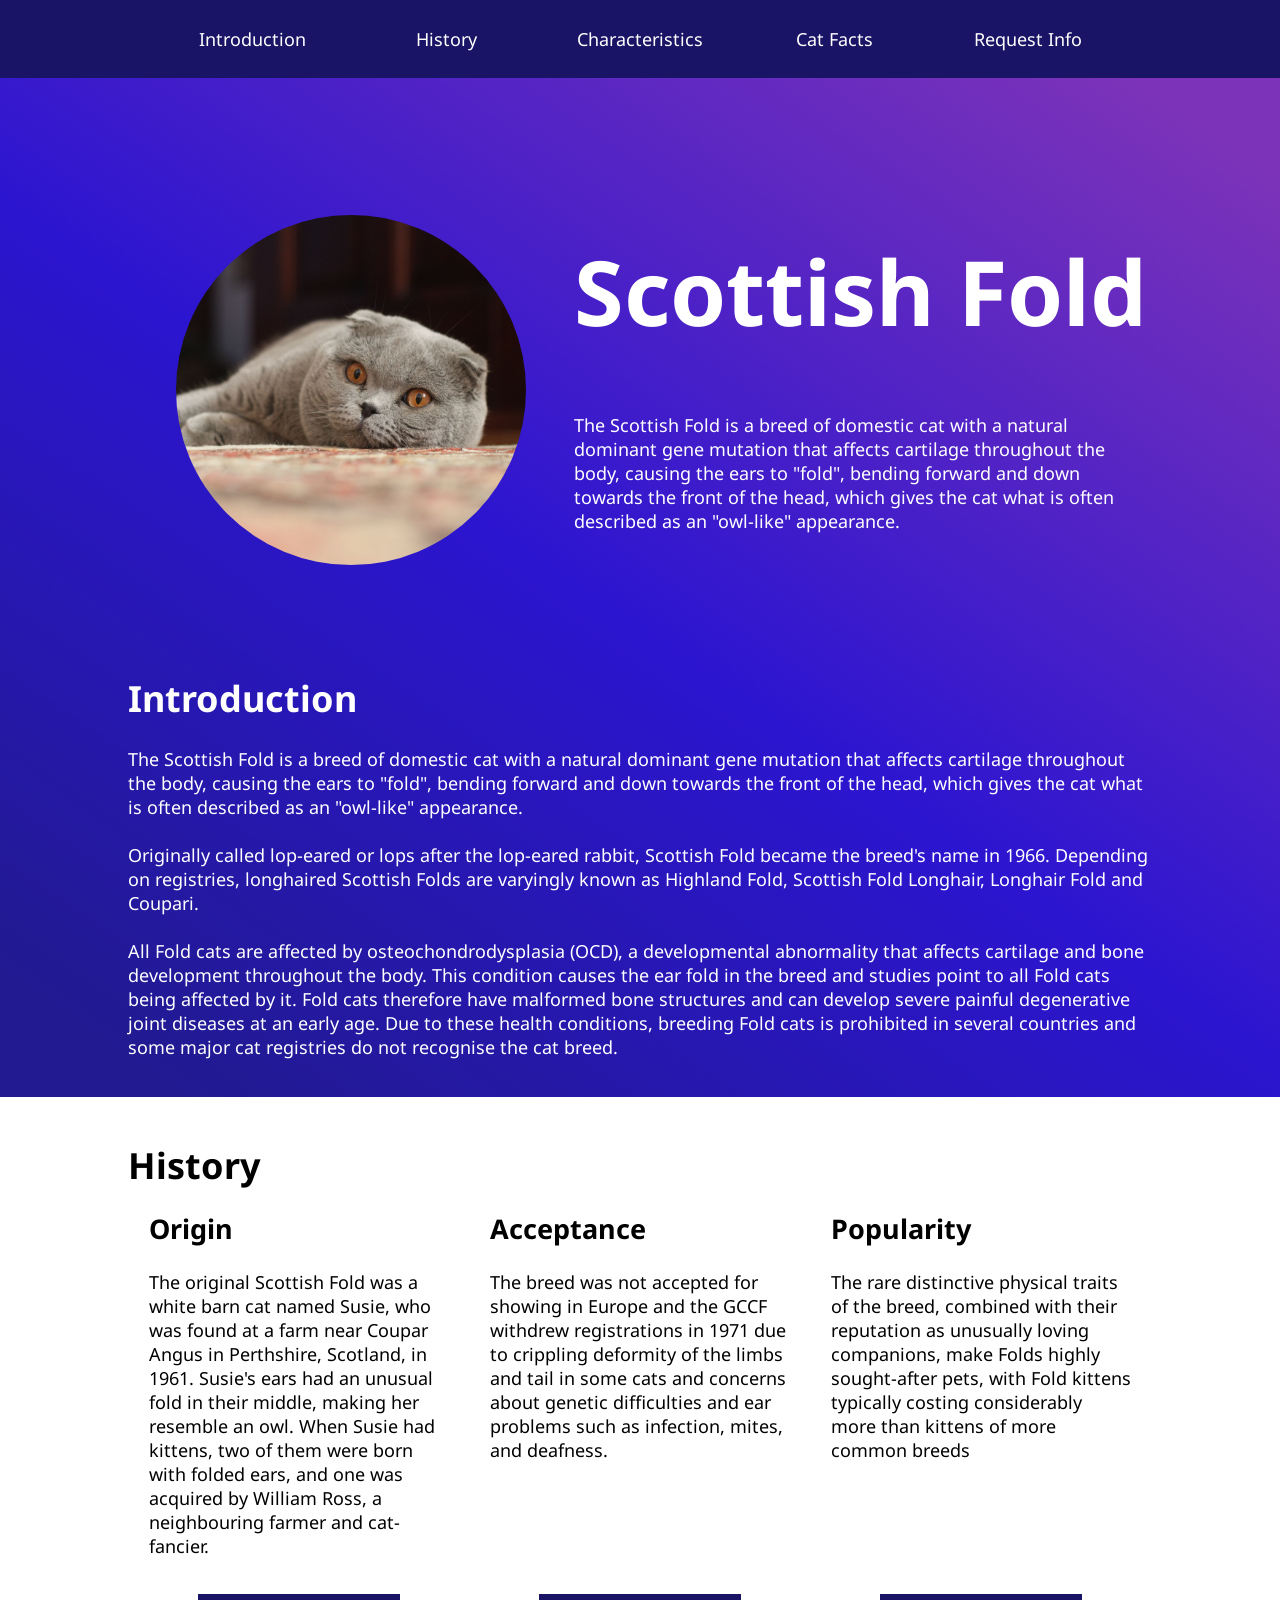
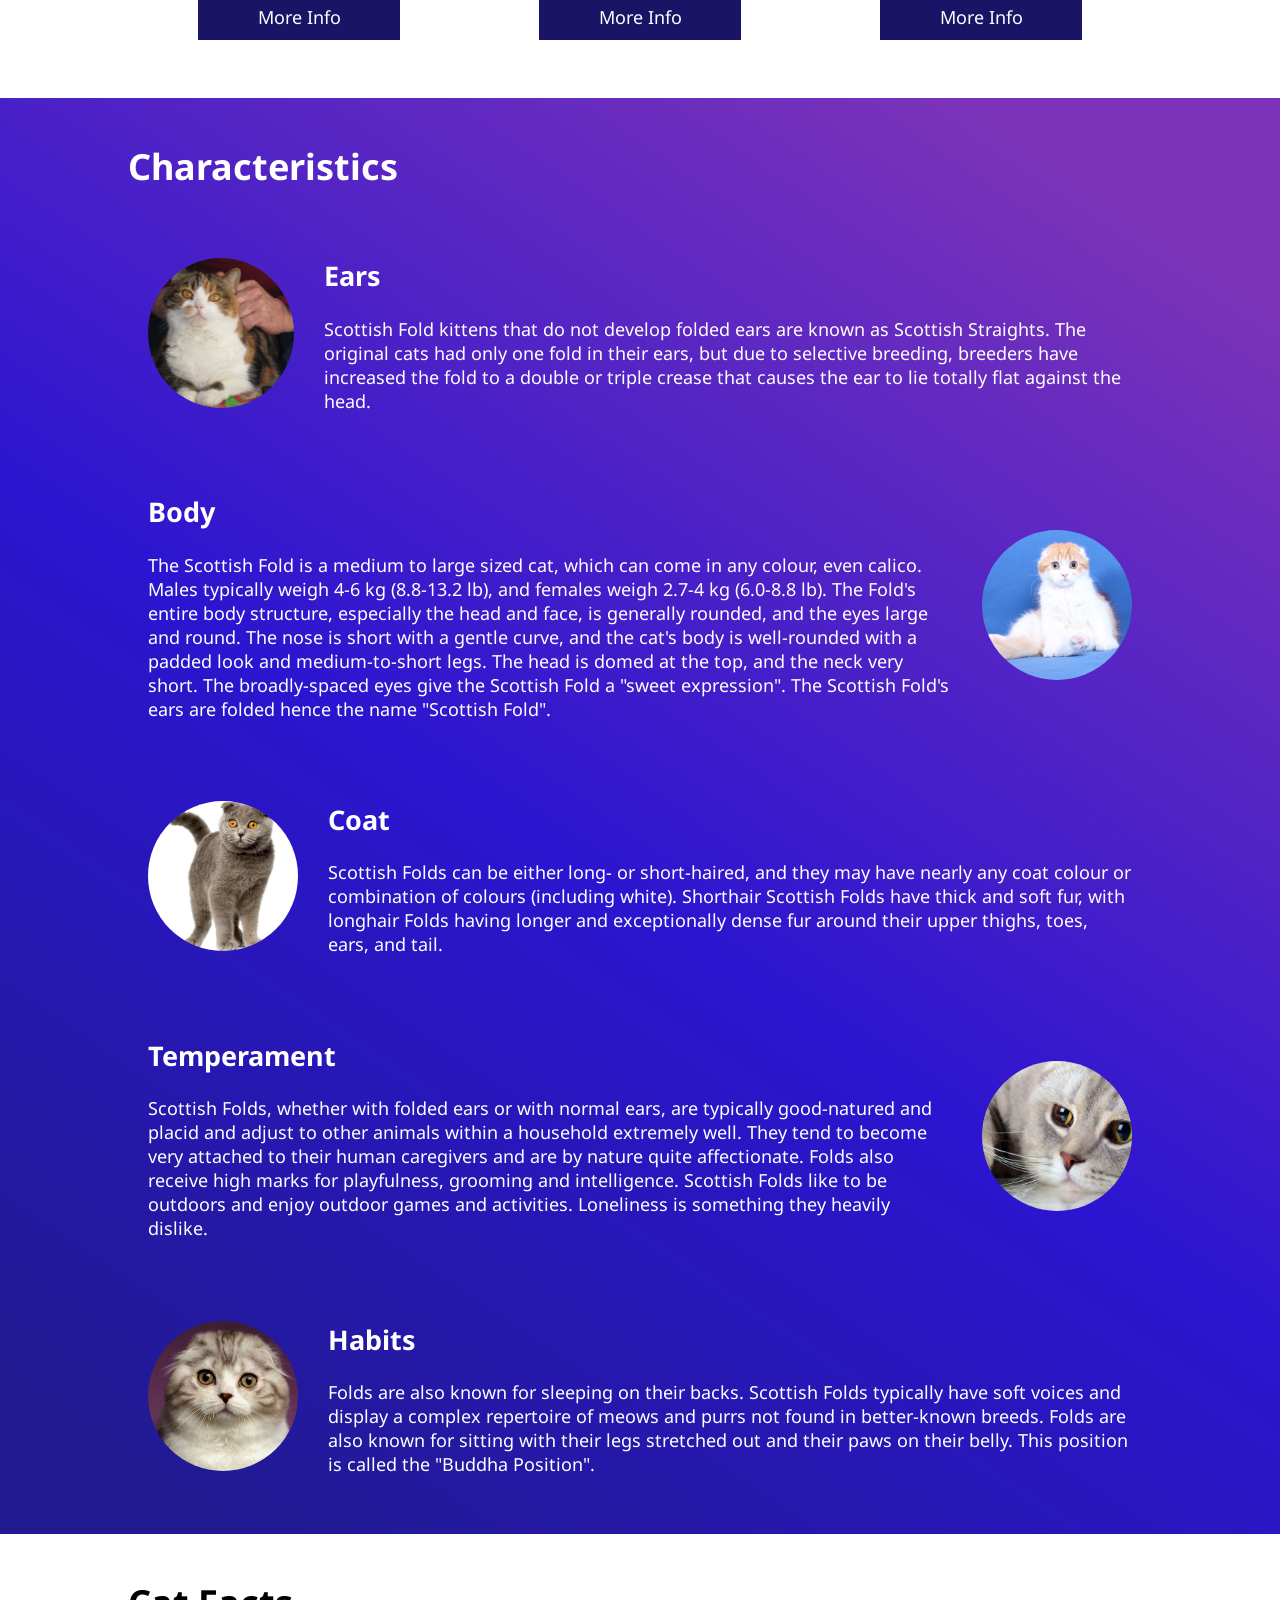
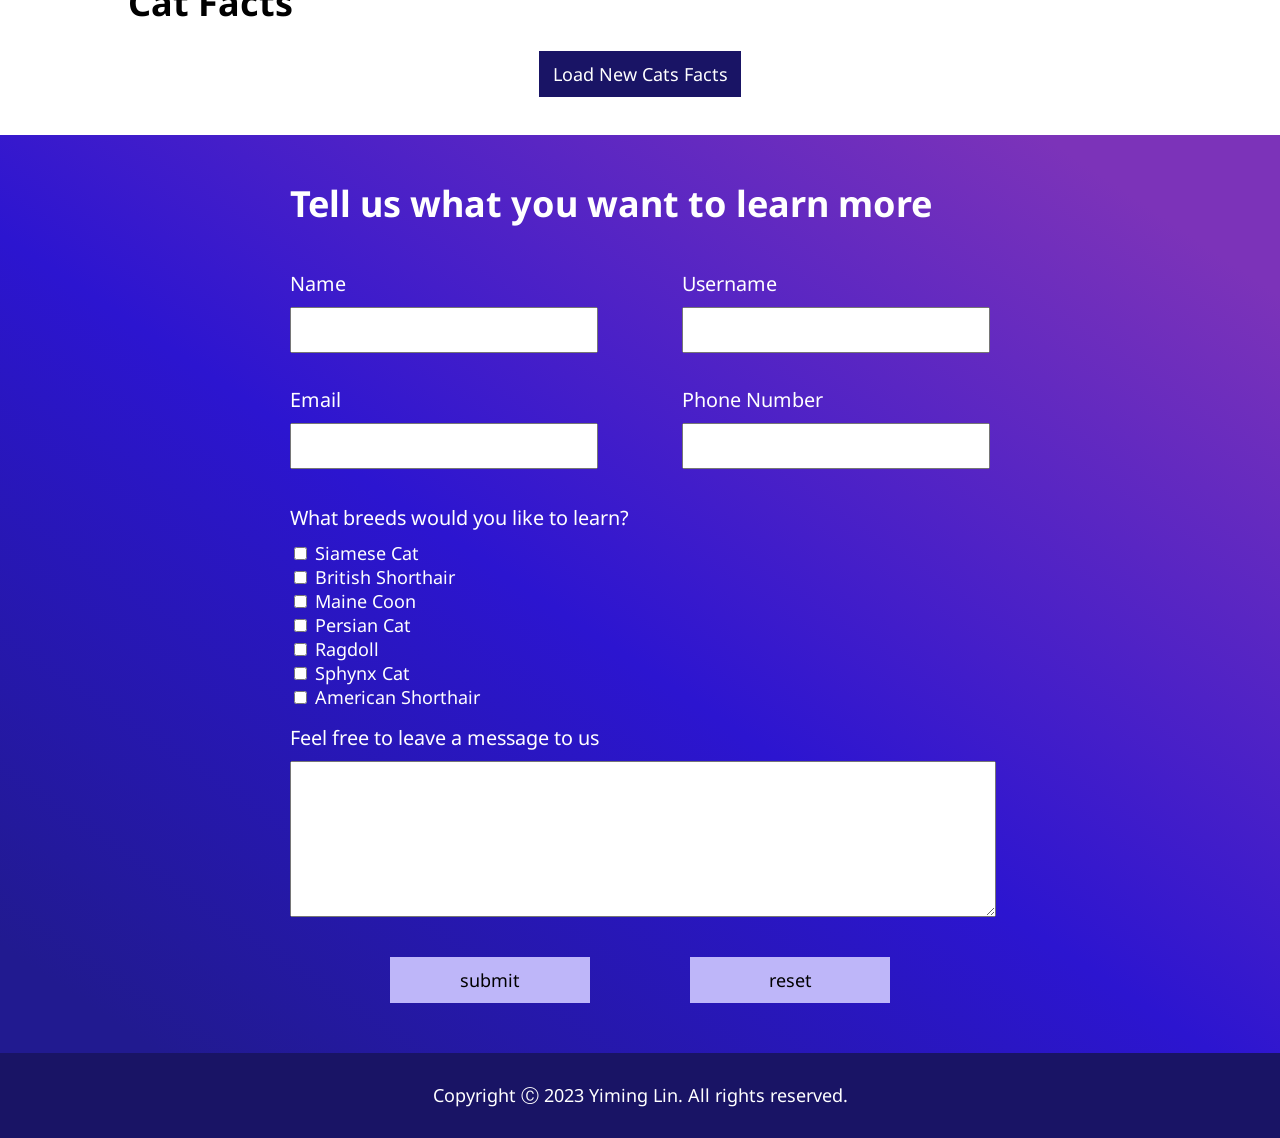
==== 10-debugging/sample-website/index.html @ 3118c2b0 "Merge branch 'main' of github.com:caterinasworld/webdev-lab-notebook" ====
<!doctype html>
<html lang="en">
  <head>
    <meta charset="UTF-8" />
    <meta name="viewport" content="width=device-width, initial-scale=1.0" />
    <link rel="preconnect" href="https://fonts.googleapis.com" />
    <link rel="preconnect" href="https://fonts.gstatic.com" crossorigin />
    <link
      rel="stylesheet"
      href="https://cdnjs.cloudflare.com/ajax/libs/font-awesome/6.4.2/css/all.min.css"
      integrity="sha512-z3gLpd7yknf1YoNbCzqRKc4qyor8gaKU1qmn+CShxbuBusANI9QpRohGBreCFkKxLhei6S9CQXFEbbKuqLg0DA=="
      crossorigin="anonymous"
      referrerpolicy="no-referrer"
    />
    <link
      href="https://fonts.googleapis.com/css2?family=Lora&family=Noto+Sans:ital,wght@0,300;0,500;1,200;1,400&family=Poppins:wght@100;200;300;400&family=Raleway:wght@100;200;300&display=swap"
      rel="stylesheet"
    />
    <link rel="stylesheet" type="text/css" href="styles.css" />
    <title>Scottish Fold</title>
    <script defer src="index.js"></script>
  </head>
  <body>
    <header>
      <nav class="navbar large-screen-navbar">
        <ul class="nav-list">
          <li class="nav-list-item">
            <a href="#Introduction" class="nav-link hover-transition"
              >Introduction</a
            >
          </li>
          <li class="nav-list-item">
            <a href="#History" class="nav-link hover-transition">History</a>
          </li>
          <li class="nav-list-item">
            <a href="#Characteristics" class="nav-link hover-transition"
              >Characteristics</a
            >
          </li>
          <li class="nav-list-item">
            <a href="#CatFacts" class="nav-link hover-transition">Cat Facts</a>
          </li>
          <li class="nav-list-item">
            <a href="#RequestInfo" class="nav-link hover-transition"
              >Request Info</a
            >
          </li>
        </ul>
      </nav>
      <nav class="navbar small-screen-navbar">
        <input
          type="checkbox"
          class="navbar-toggle-trigger"
          id="navbar-toggle-trigger"
        />
        <label
          for="navbar-toggle-trigger"
          id="navbar-toggle-expand-button"
          class="navbar-circular-icon-button"
          aria-label="open navbar list"
        >
          <i class="fa-solid fa-bars"></i>
        </label>
        <div
          id="small-screen-navbar-element-container"
          class="small-screen-navbar-element-container"
        >
          <ul class="nav-list">
            <li class="nav-list-item">
              <a href="#Introduction" class="nav-link hover-transition"
                >Introduction</a
              >
            </li>
            <li class="nav-list-item">
              <a href="#History" class="nav-link hover-transition">History</a>
            </li>
            <li class="nav-list-item">
              <a href="#Characteristics" class="nav-link hover-transition"
                >Characteristics</a
              >
            </li>
            <li class="nav-list-item">
              <a href="#CatFacts" class="nav-link hover-transition"
                >Cat Facts</a
              >
            </li>
            <li class="nav-list-item">
              <a href="#RequestInfo" class="nav-link hover-transition"
                >Request Info</a
              >
            </li>
          </ul>
        </div>
      </nav>
    </header>

    <div class="dark-background-container section-below-navbar">
      <div
        class="space-evenly-distributed-row-container vertically-stacked-mid-screen-container content-container"
      >
        <div class="landing-image"></div>
        <div class="landing-text-container">
          <h1 class="heading-1">Scottish Fold</h1>
          <p>
            The Scottish Fold is a breed of domestic cat with a natural dominant
            gene mutation that affects cartilage throughout the body, causing
            the ears to "fold", bending forward and down towards the front of
            the head, which gives the cat what is often described as an
            "owl-like" appearance.
          </p>
        </div>
      </div>
      <div id="Introduction" class="content-container">
        <h1>Introduction</h1>
        <p>
          The Scottish Fold is a breed of domestic cat with a natural dominant
          gene mutation that affects cartilage throughout the body, causing the
          ears to "fold", bending forward and down towards the front of the
          head, which gives the cat what is often described as an "owl-like"
          appearance.
          <br />
          <br />
          Originally called lop-eared or lops after the lop-eared rabbit,
          Scottish Fold became the breed's name in 1966. Depending on
          registries, longhaired Scottish Folds are varyingly known as Highland
          Fold, Scottish Fold Longhair, Longhair Fold and Coupari.
          <br />
          <br />
          All Fold cats are affected by osteochondrodysplasia (OCD), a
          developmental abnormality that affects cartilage and bone development
          throughout the body. This condition causes the ear fold in the breed
          and studies point to all Fold cats being affected by it. Fold cats
          therefore have malformed bone structures and can develop severe
          painful degenerative joint diseases at an early age. Due to these
          health conditions, breeding Fold cats is prohibited in several
          countries and some major cat registries do not recognise the cat
          breed.
        </p>
      </div>
    </div>

    <div id="History" class="content-container">
      <h1 class="clear-margin-bottom">History</h1>
      <div
        class="space-evenly-distributed-row-container vertically-stacked-mid-screen-container"
      >
        <div class="card">
          <div>
            <h2 class="clear-margin-top">Origin</h2>
            <p>
              The original Scottish Fold was a white barn cat named Susie, who
              was found at a farm near Coupar Angus in Perthshire, Scotland, in
              1961. Susie's ears had an unusual fold in their middle, making her
              resemble an owl. When Susie had kittens, two of them were born
              with folded ears, and one was acquired by William Ross, a
              neighbouring farmer and cat-fancier.
            </p>
          </div>
          <a class="more-info-button">More Info</a>
        </div>
        <div class="popup-section-container">
          <div class="popup-section">
            <div class="space-between-distributed-row-container">
              <h3>Origin</h3>
              <button class="close-popup-button">
                <i class="fa-solid fa-xmark"></i>
              </button>
            </div>
            <p>
              The original Scottish Fold was a white barn cat named Susie, who
              was found at a farm near Coupar Angus in Perthshire, Scotland, in
              1961. Susie's ears had an unusual fold in their middle, making her
              resemble an owl. When Susie had kittens, two of them were born
              with folded ears, and one was acquired by William Ross, a
              neighbouring farmer and cat-fancier. Ross registered the breed
              with the Governing Council of the Cat Fancy (GCCF) in the United
              Kingdom in 1966 and started to breed Scottish Fold kittens with
              the help of geneticist Pat Turner. The breeding programme produced
              76 kittens in the first three years - 42 with folded ears and 34
              with straight ears. The conclusion from this was that the ear
              mutation is due to a simple dominant gene.
              <br />
              Susie's only reproducing offspring was a female Fold named Snooks
              who was also white; a second kitten was neutered shortly after
              birth. Three months after Snooks' birth, Susie was killed by a
              car. All Scottish Fold cats share a common ancestry to Susie.
            </p>
          </div>
        </div>

        <div class="card">
          <div>
            <h2 class="clear-margin-top">Acceptance</h2>
            <p>
              The breed was not accepted for showing in Europe and the GCCF
              withdrew registrations in 1971 due to crippling deformity of the
              limbs and tail in some cats and concerns about genetic
              difficulties and ear problems such as infection, mites, and
              deafness.
            </p>
          </div>
          <a class="more-info-button">More Info</a>
        </div>
        <div class="popup-section-container">
          <div class="popup-section">
            <div class="space-between-distributed-row-container">
              <h3>Acceptance</h3>
              <button class="close-popup-button">
                <i class="fa-solid fa-xmark"></i>
              </button>
            </div>
            <p>
              The breed was not accepted for showing in Europe and the GCCF
              withdrew registrations in 1971 due to crippling deformity of the
              limbs and tail in some cats and concerns about genetic
              difficulties and ear problems such as infection, mites, and
              deafness, but the Folds were exported to America and the breed
              continued to be established using crosses with British Shorthairs
              and American Shorthairs. Since the initial concerns were brought,
              the Fold breed has not had the mite and infection problems, though
              wax buildup in the ears may be greater than in other cats. The
              concerns about deformities may have been caused by
              osteochondrodysplasia, which causes abnormalities in bone and
              cartilage throughout the body.
            </p>
          </div>
        </div>

        <div class="card">
          <div>
            <h2 class="clear-margin-top">Popularity</h2>
            <p>
              The rare distinctive physical traits of the breed, combined with
              their reputation as unusually loving companions, make Folds highly
              sought-after pets, with Fold kittens typically costing
              considerably more than kittens of more common breeds
            </p>
          </div>
          <a class="more-info-button">More Info</a>
        </div>
        <div class="popup-section-container">
          <div class="popup-section">
            <div class="space-between-distributed-row-container">
              <h3>Popularity</h3>
              <button
                class="close-popup-button"
                aria-label="close popup window"
                title="close popup window"
              >
                <i class="fa-solid fa-xmark"></i>
              </button>
            </div>
            <p>
              The rare distinctive physical traits of the breed, combined with
              their reputation as unusually loving companions, make Folds highly
              sought-after pets, with Fold kittens typically costing
              considerably more than kittens of more common breeds. Scottish
              folds are also popular among celebrities, one of them being
              American singer Taylor Swift, who owns two Scottish fold cats
              named Meredith Grey (the titular character of the medical drama
              series Grey's Anatomy), and Olivia Benson (the protagonist of the
              police drama series Law & Order: Special Victims Unit).
            </p>
          </div>
        </div>
      </div>
    </div>

    <div class="dark-background-container">
      <div id="Characteristics" class="content-container">
        <h1>Characteristics</h1>
        <div class="space-between-distributed-row-container content-container">
          <img
            alt="A scottish fold kitten whose ears are hold by a pair of hands"
            class="characteristics-image"
            src="./images/Straight-eared_Scottish_Fold.jpg"
          />
          <div class="characteristics-text-margin-left">
            <h2>Ears</h2>
            <p>
              Scottish Fold kittens that do not develop folded ears are known as
              Scottish Straights. The original cats had only one fold in their
              ears, but due to selective breeding, breeders have increased the
              fold to a double or triple crease that causes the ear to lie
              totally flat against the head.
            </p>
          </div>
        </div>
        <div class="space-between-distributed-row-container content-container">
          <div class="characteristics-text-margin-right">
            <h2>Body</h2>
            <p>
              The Scottish Fold is a medium to large sized cat, which can come
              in any colour, even calico. Males typically weigh 4-6 kg (8.8-13.2
              lb), and females weigh 2.7-4 kg (6.0-8.8 lb). The Fold's entire
              body structure, especially the head and face, is generally
              rounded, and the eyes large and round. The nose is short with a
              gentle curve, and the cat's body is well-rounded with a padded
              look and medium-to-short legs. The head is domed at the top, and
              the neck very short. The broadly-spaced eyes give the Scottish
              Fold a "sweet expression". The Scottish Fold's ears are folded
              hence the name "Scottish Fold".
            </p>
          </div>
          <img
            alt="A scottish fold kitten with white body and yellowish forehead"
            class="characteristics-image"
            src="./images/Rumfold_Red_Bull.png"
          />
        </div>
        <div class="space-between-distributed-row-container content-container">
          <img
            alt="A walking scottish fold kitten with grayish body and orange eyeballs"
            class="characteristics-image"
            src="./images/scottish-fold-2.jpg"
          />
          <div class="characteristics-text-margin-left">
            <h2>Coat</h2>
            <p>
              Scottish Folds can be either long- or short-haired, and they may
              have nearly any coat colour or combination of colours (including
              white). Shorthair Scottish Folds have thick and soft fur, with
              longhair Folds having longer and exceptionally dense fur around
              their upper thighs, toes, ears, and tail.
            </p>
          </div>
        </div>
        <div class="space-between-distributed-row-container content-container">
          <div class="characteristics-text-margin-right">
            <h2>Temperament</h2>
            <p>
              Scottish Folds, whether with folded ears or with normal ears, are
              typically good-natured and placid and adjust to other animals
              within a household extremely well. They tend to become very
              attached to their human caregivers and are by nature quite
              affectionate. Folds also receive high marks for playfulness,
              grooming and intelligence. Scottish Folds like to be outdoors and
              enjoy outdoor games and activities. Loneliness is something they
              heavily dislike.
            </p>
          </div>
          <img
            alt="The headshot of a scottish fold kitten with grayish skin looking to the side"
            class="characteristics-image"
            src="./images/scottish-fold-1.jpeg"
          />
        </div>
        <div class="space-between-distributed-row-container content-container">
          <img
            alt="The headshot of a scottish fold kitten looking straight ahead"
            class="characteristics-image"
            src="./images/scottish-fold-3.jpg"
          />
          <div class="characteristics-text-margin-left">
            <h2>Habits</h2>
            <p>
              Folds are also known for sleeping on their backs. Scottish Folds
              typically have soft voices and display a complex repertoire of
              meows and purrs not found in better-known breeds. Folds are also
              known for sitting with their legs stretched out and their paws on
              their belly. This position is called the "Buddha Position".
            </p>
          </div>
        </div>
      </div>
    </div>

    <div id="CatFacts" class="content-container">
      <h1>Cat Facts</h1>
      <div class="loading-container"></div>
      <div id="cat-facts-list"></div>
      <a class="reload-cat-facts">Load New Cats Facts</a>
    </div>

    <div class="dark-background-container">
      <form id="RequestInfo" class="content-container form">
        <h1>Tell us what you want to learn more</h1>
        <div
          class="space-between-distributed-row-container vertically-stacked-sm-screen-container"
        >
          <p class="label-input-group form-element-container">
            <span class="form-label">Name</span>
            <input
              aria-label="name"
              class="form-input-box"
              type="text"
              id="name"
              name="name"
            />
          </p>
          <p class="label-input-group form-element-container">
            <span class="form-label">Username</span>
            <input
              aria-label="username"
              class="form-input-box"
              type="text"
              id="username"
              name="username"
            />
          </p>
        </div>
        <div
          class="space-between-distributed-row-container vertically-stacked-sm-screen-container"
        >
          <p class="label-input-group form-element-container">
            <span class="form-label">Email</span>
            <input
              aria-label="email"
              class="form-input-box"
              type="email"
              id="email"
              name="email"
            />
          </p>
          <p class="label-input-group form-element-container">
            <span class="form-label">Phone Number</span>
            <input
              aria-label="phone"
              class="form-input-box"
              type="tel"
              id="phone-number"
              name="phone-number"
            />
          </p>
        </div>
        <div class="form-fieldset form-element-container">
          <p class="form-label">What breeds would you like to learn?</p>
          <div>
            <input type="checkbox" id="siamese" name="breed1" value="siamese" />
            <label for="siamese">Siamese Cat</label>
          </div>
          <div>
            <input
              type="checkbox"
              id="british-shorthair"
              name="breed2"
              value="british-shorthair"
            />
            <label for="british-shorthair">British Shorthair</label>
          </div>
          <div>
            <input
              type="checkbox"
              id="maine-coon"
              name="breed3"
              value="maine-coon"
            />
            <label for="maine-coon">Maine Coon</label>
          </div>
          <div>
            <input
              type="checkbox"
              id="persian-cat"
              name="breed4"
              value="persian-cat"
            />
            <label for="persian-cat">Persian Cat</label>
          </div>
          <div>
            <input type="checkbox" id="ragdoll" name="breed5" value="ragdoll" />
            <label for="ragdoll">Ragdoll</label>
          </div>
          <div>
            <input
              type="checkbox"
              id="sphynx-cat"
              name="breed6"
              value="sphynx-cat"
            />
            <label for="sphynx-cat">Sphynx Cat</label>
          </div>
          <div>
            <input
              type="checkbox"
              id="american-shorthair"
              name="breed"
              value="american-shorthair"
            />
            <label for="american-shorthair">American Shorthair</label>
          </div>
        </div>
        <label class="form-label" for="message"
          >Feel free to leave a message to us</label
        >
        <textarea
          class="form-textarea form-element-container"
          name="message"
          id="message"
          cols="30"
          rows="10"
        ></textarea>
      </form>
      <div
        class="form space-evenly-distributed-row-container form-buttons-container"
      >
        <input class="form-button" type="submit" value="submit" />
        <input class="form-button" type="reset" value="reset" />
      </div>
    </div>

    <footer class="footer">
      Copyright Ⓒ 2023 Yiming Lin. All rights reserved.
    </footer>
  </body>
</html>
---- 10-debugging/sample-website/styles.css ----
:root {
  --darker-blue: rgb(25, 20, 101, 1);
  --darker-blue-transpaent: rgb(25, 20, 101, 0.7);
  --dark-blue: rgba(33, 26, 144, 1);
  --blue: rgba(44, 21, 208, 1);
  --light-blue: rgb(190, 182, 249);
  --purple: rgba(124, 51, 185, 1);
  --white: rgb(255, 255, 255);
  --transparent: rgba(0, 0, 0, 0);
  --light-gray: rgb(226, 226, 226);
  --darker-blue-even-transpaent: rgb(25, 20, 101, 0.2);
}

html {
  box-sizing: border-box;
  font-size: 18px;
  font-family: 'Noto Sans', sans-serif;
  scroll-padding-top: 60px;
}

body {
  margin: 0;
  padding: 0;
}

.dark-background-container {
  background: var(--dark-blue);
  background: linear-gradient(
    34deg,
    var(--dark-blue) 6%,
    var(--blue) 46%,
    var(--purple) 91%
  );
  color: var(--white);
}

.content-container {
  padding: 20px;
  max-width: 1024px;
  margin: auto;
}

.space-evenly-distributed-row-container {
  display: flex;
  justify-content: space-evenly;
}

.space-between-distributed-row-container {
  display: flex;
  justify-content: space-between;
}

.display-none {
  display: none;
}

.more-info-button,
.reload-cat-facts {
  text-align: center;
  background-color: var(--darker-blue);
  color: var(--white);
  border: 1px solid var(--darker-blue);
  width: 180px;
  margin: 1rem auto;
  font-family: inherit;
  font-size: 1rem;
  display: block;
  padding: 10px;
}

.more-info-button:hover,
.reload-cat-facts:hover {
  background-color: var(--white);
  color: var(--darker-blue);
  cursor: pointer;
  transition: 0.25s;
}

.navbar-circular-icon-button {
  font-size: 1.5rem;
  color: var(--white);
  display: flex;
  justify-content: center;
  align-items: center;
  border-radius: 50%;
  width: 60px;
  height: 60px;
  background-color: transparent;
  border: none;
}

.navbar-circular-icon-button:hover {
  background-color: var(--light-gray);
  color: var(--darker-blue);
  cursor: pointer;
  transition: 0.25s;
}

.navbar-toggle-close-button {
  font-size: 1.5rem;
  color: var(--white);
  display: flex;
  justify-content: center;
  align-items: center;
  border-radius: 50%;
  width: 60px;
  height: 60px;
  background-color: transparent;
  border: none;
  margin: auto;
}

.navbar-toggle-close-button:hover {
  background-color: var(--light-gray);
  color: var(--darker-blue);
  cursor: pointer;
  transition: 0.25s;
}

.close-popup-button {
  font-size: 2rem;
  background-color: var(--white);
  display: flex;
  justify-content: center;
  align-items: center;
  border-radius: 50%;
  width: 60px;
  height: 60px;
  background-color: transparent;
  border: none;
}

.close-popup-button:hover {
  color: var(--darker-blue);
  background-color: var(--darker-blue-even-transpaent);
  cursor: pointer;
}

.form-button {
  width: 200px;
  background-color: var(--light-blue);
  color: black;
  border: 1px solid var(--light-blue);
  font-family: inherit;
  font-size: 1rem;
  display: block;
  padding: 10px;
  margin-bottom: 20px;
}

.form-button:hover {
  background-color: var(--darker-blue);
  color: var(--white);
  border: 1px solid var(--darker-blue);
  cursor: pointer;
  transition: 0.25s;
}

.navbar {
  position: fixed;
  width: 100%;
  padding: 15px;
  background-color: var(--darker-blue);
  box-sizing: border-box;
}

.navbar-toggle-trigger {
  display: none;
}

.navbar-toggle-trigger:checked ~ .small-screen-navbar-element-container {
  display: block;
}

.nav-list {
  padding: 0;
  margin: 0;
  list-style-type: none;
  display: flex;
  justify-content: center;
}

.nav-list-item {
  display: block;
  padding: 10px;
  width: 170px;
  text-align: center;
  border: 2px solid var(--transparent);
}

.nav-list-item:hover {
  border: 2px solid var(--white);
  border-radius: 20px;
  cursor: pointer;
}

.nav-link {
  text-decoration: none;
  color: var(--white);
}

.small-screen-navbar {
  display: none;
}

.small-screen-navbar-element-container {
  display: none;
}

.landing-image {
  width: 350px;
  height: 350px;
  margin: 45px;
  border-radius: 50%;
  display: block;
  align-self: start;
  background-image: url('./images/1920px-Adult_Scottish_Fold.jpg');
  background-position: center;
  background-size: cover;
}

.landing-text-container {
  max-width: 575px;
}

.heading-1 {
  font-size: 5rem;
}

.section-below-navbar {
  padding-top: 150px;
  min-height: calc(100vh - 150px);
}

.card {
  width: 300px;
  border-radius: 3px;
  padding: 10px;
  margin: 10px;
  display: flex;
  flex-direction: column;
  justify-content: space-between;
}

.clear-margin-top {
  margin-top: 0;
}

.clear-margin-bottom {
  margin-bottom: 0;
}

.popup-section-container {
  display: none;
  position: fixed;
  width: 100%;
  height: 100%;
  top: 0;
  left: 0;
  background-color: var(--darker-blue-transpaent);
}

.popup-section {
  background-color: var(--white);
  max-width: 846px;
  max-height: 70vh;
  overflow-y: scroll;
  margin: 150px auto;
  padding: 30px;
}

.characteristics-image {
  width: 150px;
  height: 150px;
  border-radius: 50%;
  align-self: center;
  object-fit: cover;
}

.characteristics-text-margin-left {
  margin-left: 30px;
}

.characteristics-text-margin-right {
  margin-right: 30px;
}

.cat-fact-list-item {
  display: flex;
  align-items: center;
}

.bullet-point {
  display: block;
  background-color: black;
  height: 6px;
  width: 6px;
  border-radius: 50%;
  margin-right: 10px;
  margin-left: 2em;
}

.form {
  width: 700px;
  margin: auto;
}

.form-label {
  display: block;
  margin-bottom: 10px;
  font-size: 1.1rem;
}

.form-input-box {
  width: 300px;
  height: 40px;
  font-size: inherit;
  font-family: inherit;
}

.form-fieldset {
  padding: 0;
  margin: 0;
  border: none;
}

.form-element-container {
  margin-bottom: 15px;
}

.form-buttons-container {
  padding-bottom: 30px;
}

.form-textarea {
  width: 100%;
}

.footer {
  background-color: var(--darker-blue);
  color: var(--white);
  padding: 30px;
  text-align: center;
}

@media screen and (max-width: 1023px) {
  .vertically-stacked-mid-screen-container {
    flex-direction: column;
  }

  html {
    scroll-padding-top: 320px;
  }

  .nav-list {
    flex-direction: column;
    align-items: center;
  }

  .small-screen-navbar {
    display: block;
  }

  .large-screen-navbar {
    display: none;
  }

  .landing-image {
    margin: auto;
  }

  .landing-text-container {
    max-width: unset;
  }

  .heading-1 {
    text-align: center;
  }

  .card {
    width: unset;
    border-radius: 3px;
    padding: 10px;
  }

  .popup-section {
    background-color: var(--white);
    margin: 150px 30px;
  }
}

@media screen and (max-width: 767px) {
  .vertically-stacked-sm-screen-container {
    flex-direction: column;
  }

  .landing-image {
    width: 250px;
    height: 250px;
  }

  .heading-1 {
    font-size: 4rem;
  }

  .characteristics-image {
    display: none;
  }

  .characteristics-text-margin-left {
    margin-left: 0px;
  }

  .characteristics-text-margin-right {
    margin-right: 0px;
  }

  .form {
    width: unset;
  }

  .label-input-group {
    display: flex;
    justify-content: space-between;
  }
}

@media screen and (max-width: 600px) {
  .label-input-group {
    flex-direction: column;
  }

  .form-input-box {
    width: 100%;
  }

  .form-button {
    width: 180px;
  }
}
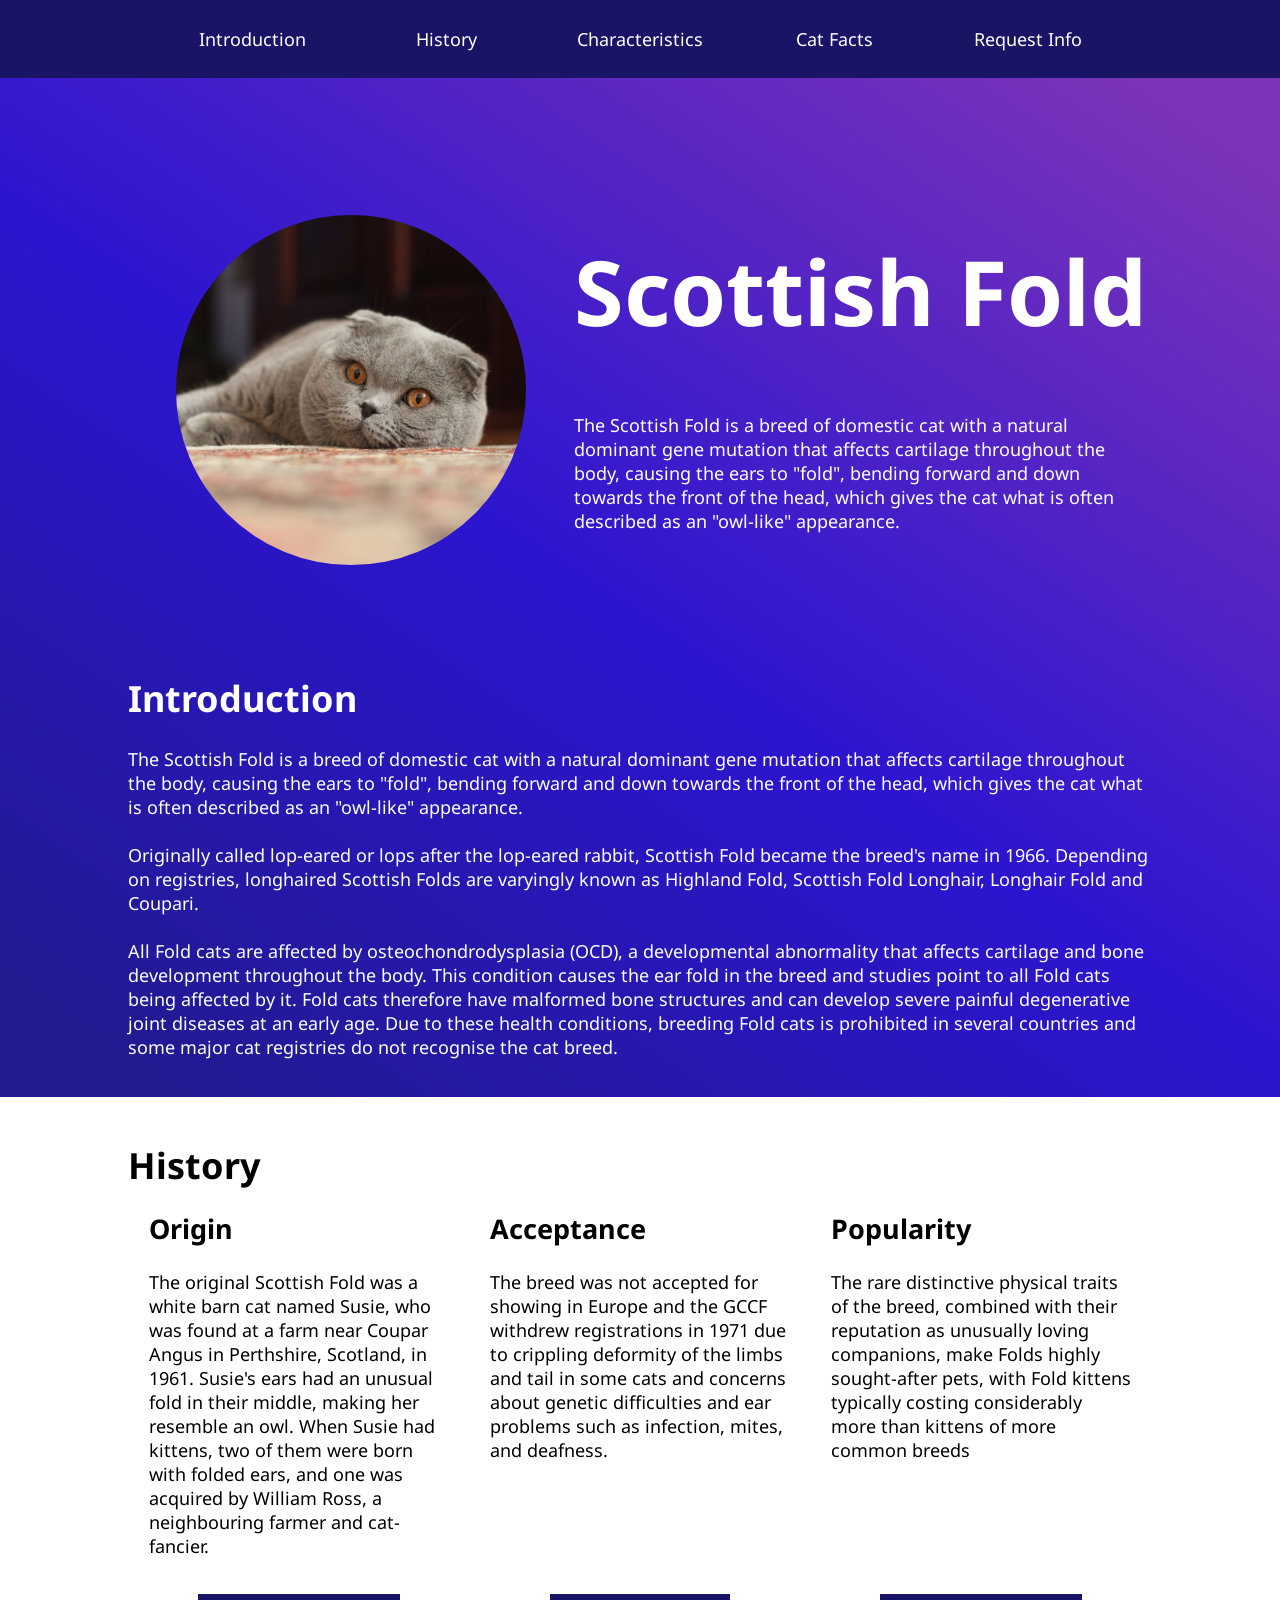
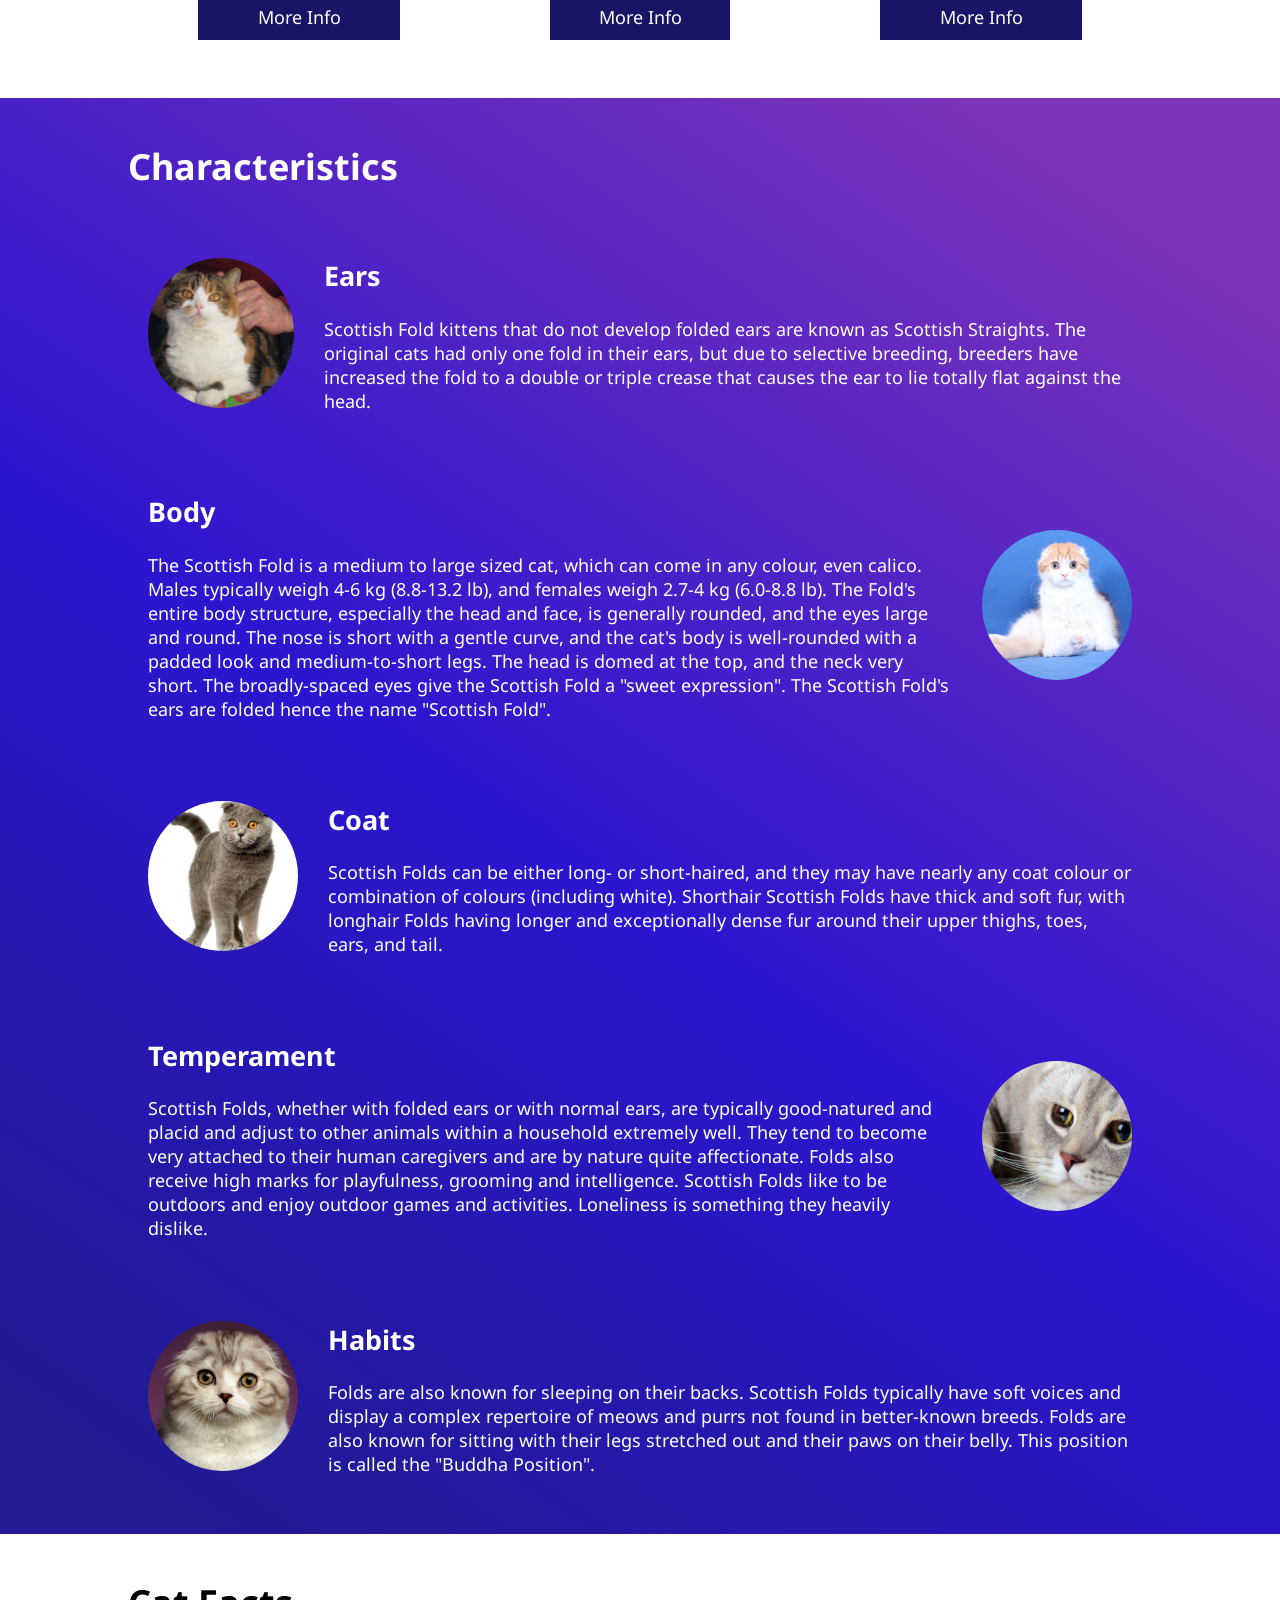
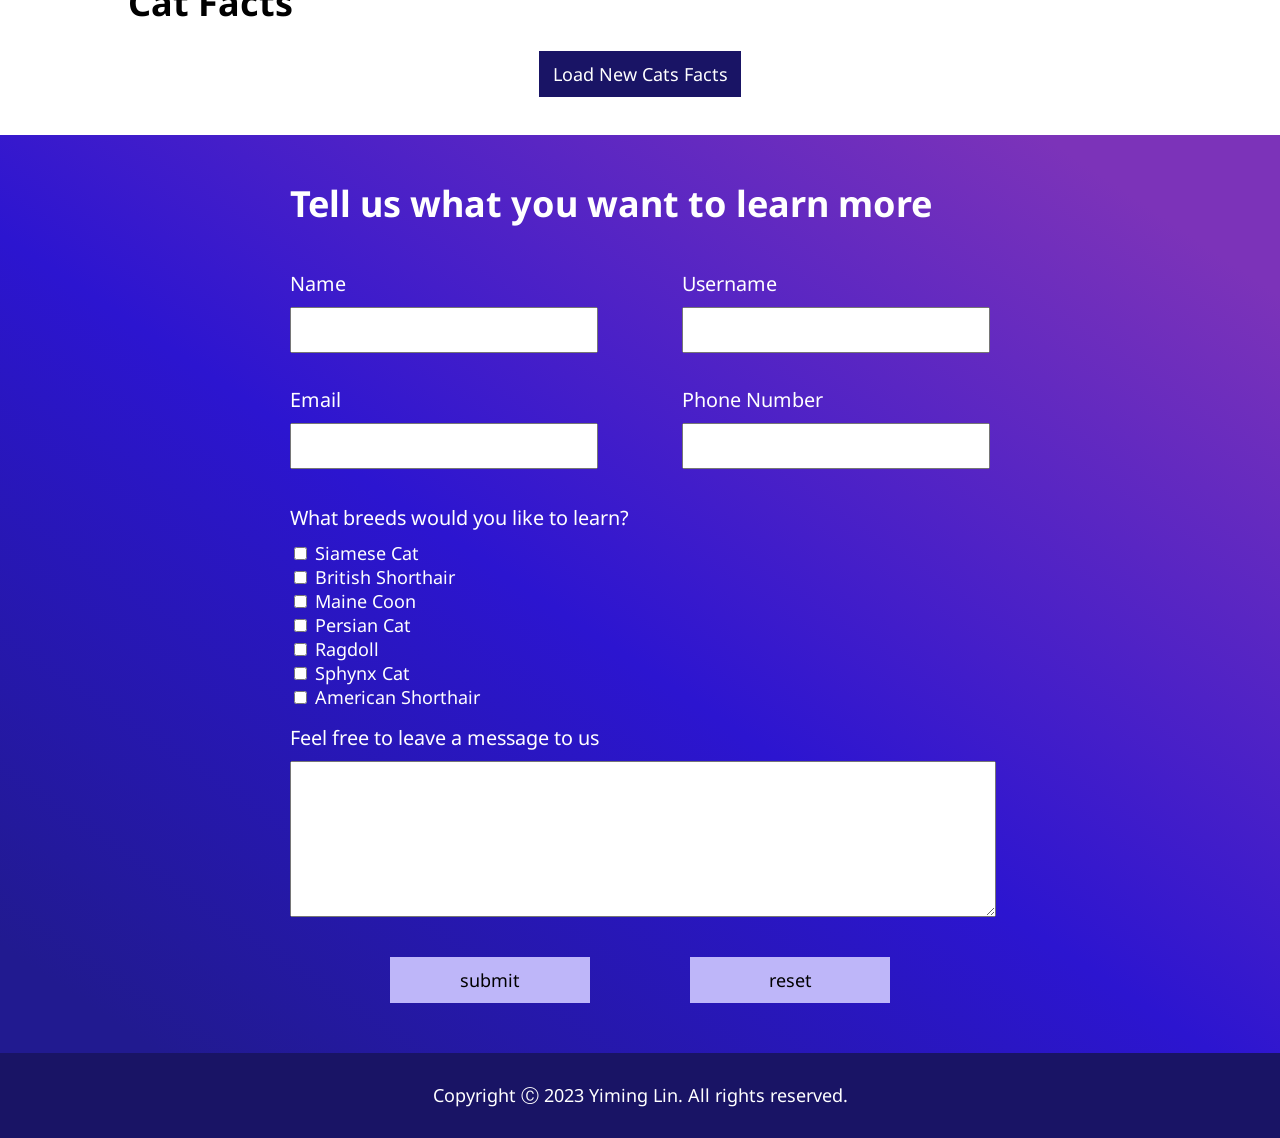
==== commit 64155d7c: "found four problems" ====
--- a/10-debugging/sample-website/index.html
+++ b/10-debugging/sample-website/index.html
@@ -159,10 +159,19 @@
           <a class="more-info-button">More Info</a>
         </div>
         <div class="popup-section-container">
-          <div class="popup-section">
+          <div
+            class="popup-section"
+            role="dialog"
+            aria-modal="true"
+            aria-label="More information"
+          >
             <div class="space-between-distributed-row-container">
               <h3>Origin</h3>
-              <button class="close-popup-button">
+              <button
+                class="close-popup-button"
+                aria-label="close popup window"
+                title="close popup window"
+              >
                 <i class="fa-solid fa-xmark"></i>
               </button>
             </div>
@@ -199,7 +208,7 @@
               deafness.
             </p>
           </div>
-          <a class="more-info-button">More Info</a>
+          <button class="more-info-button">More Info</button>
         </div>
         <div class="popup-section-container">
           <div class="popup-section">
